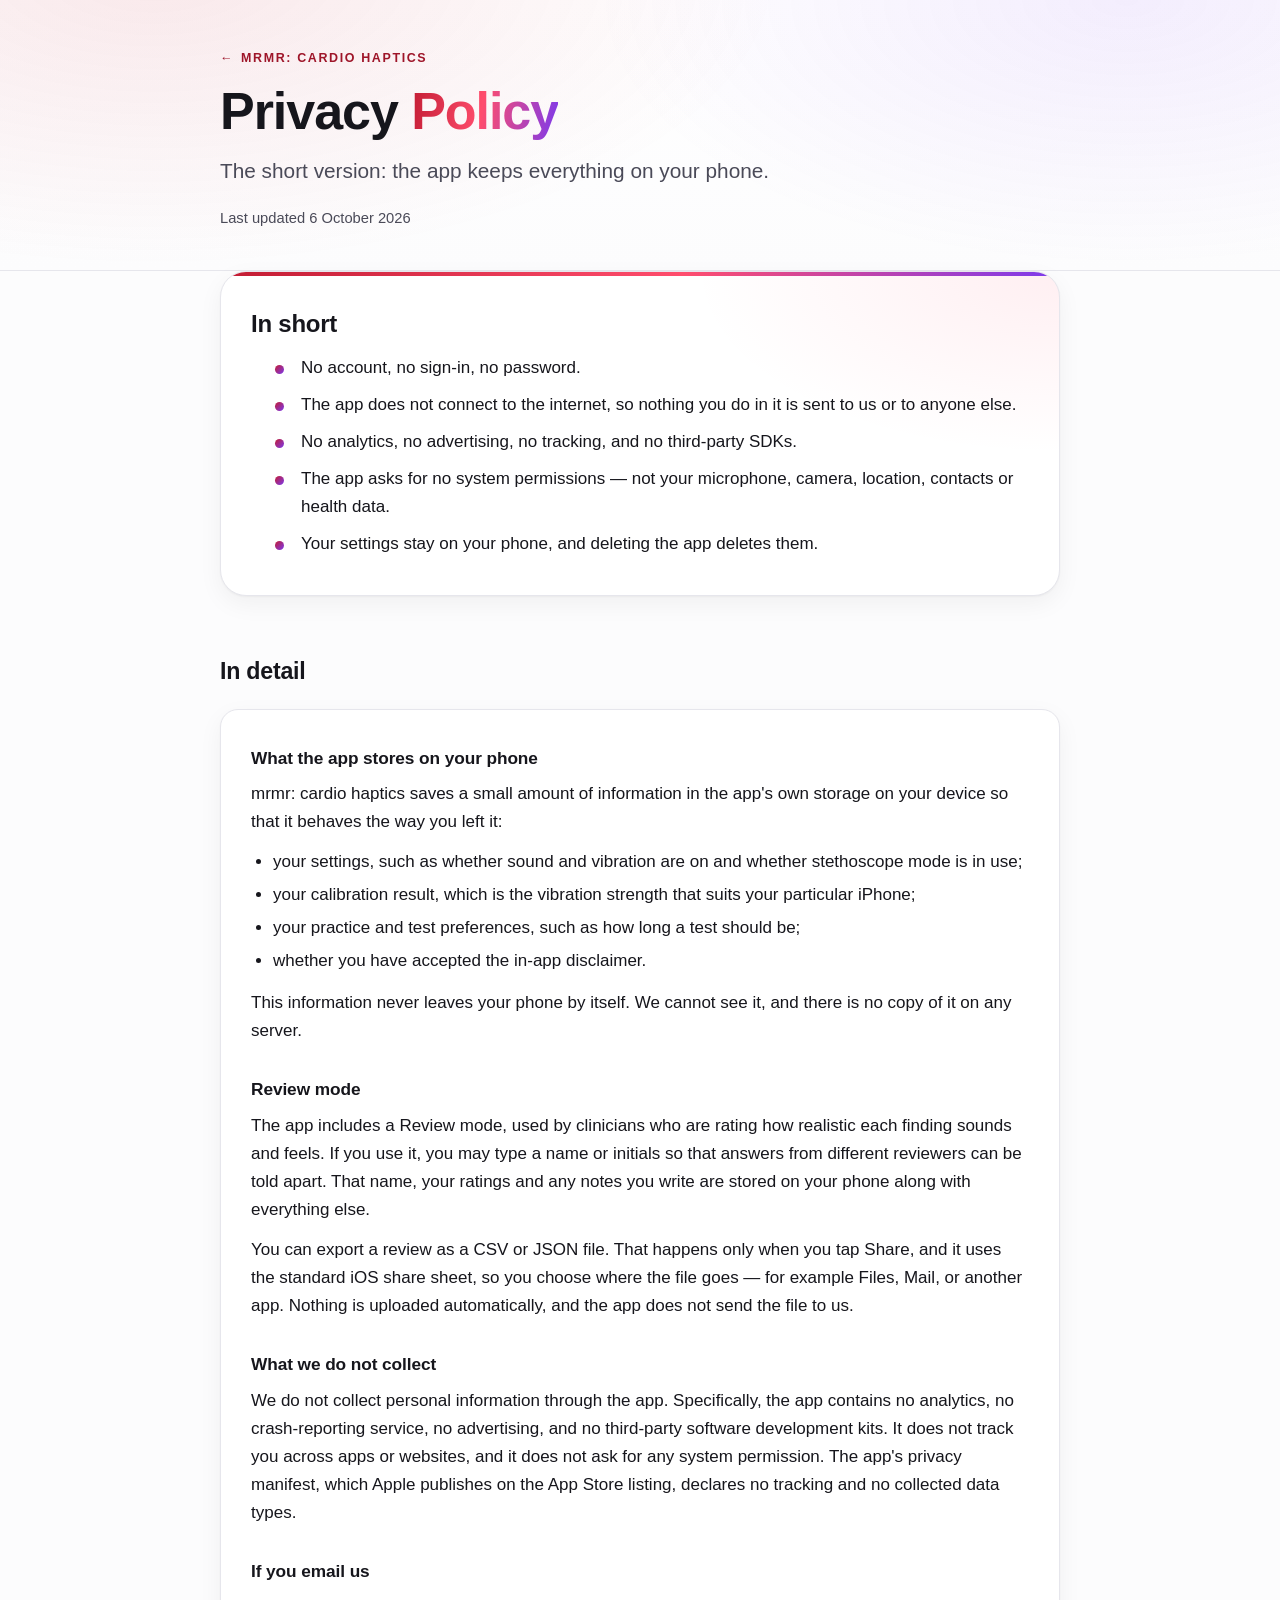
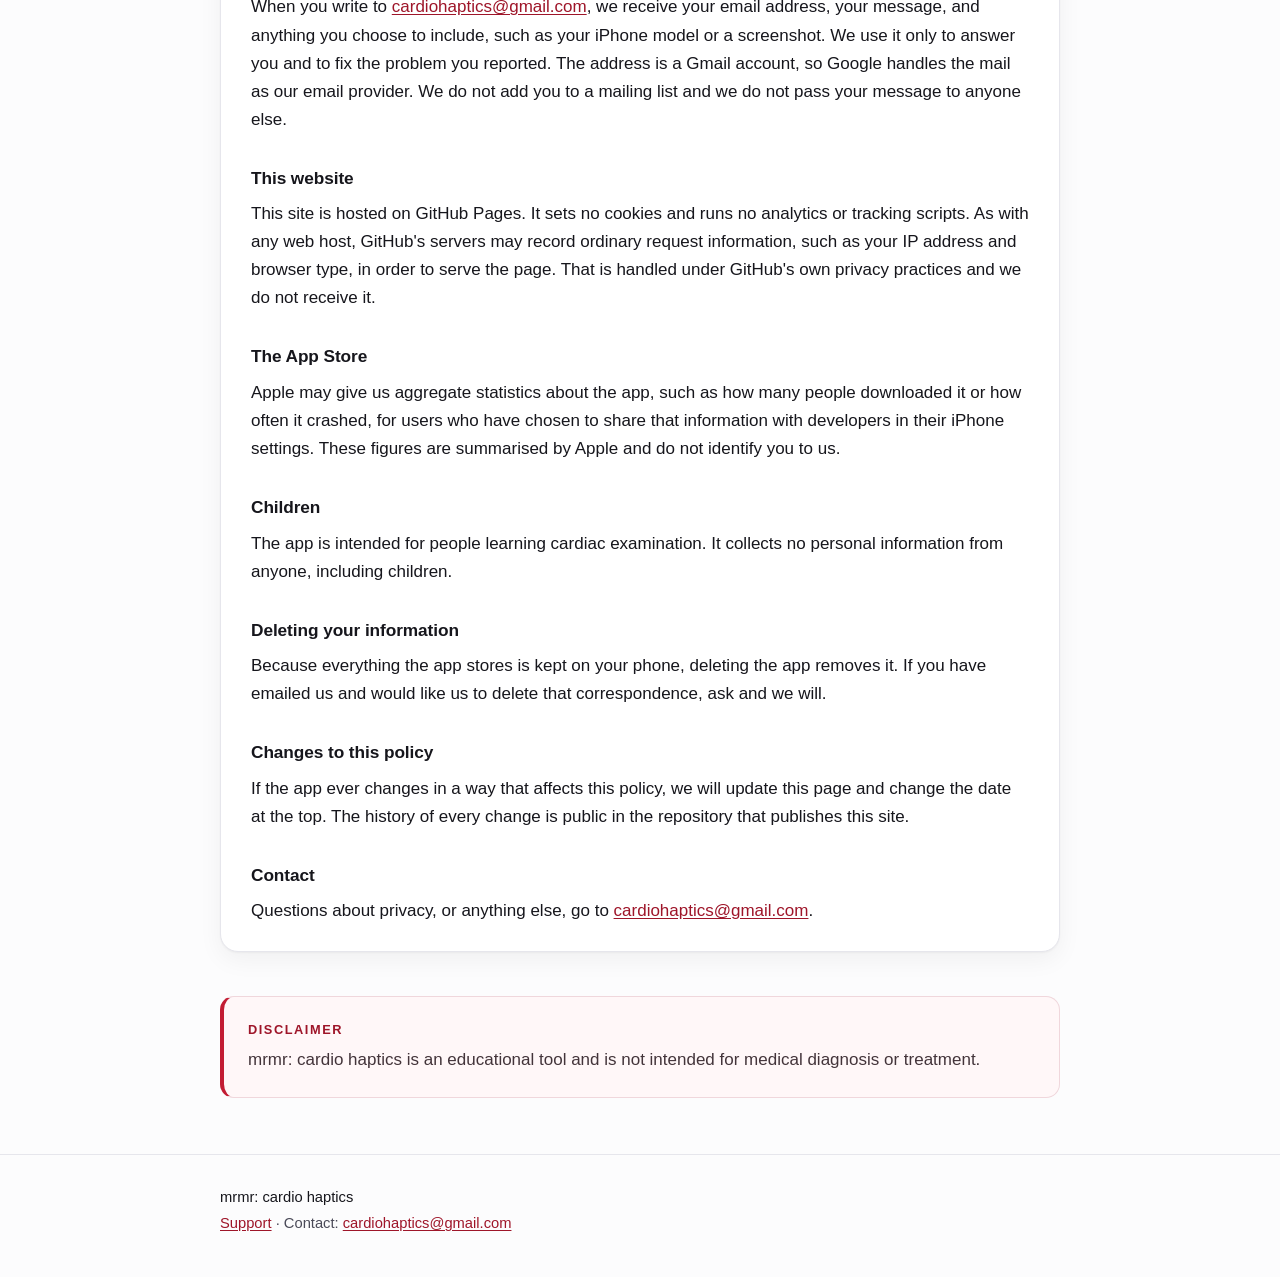
==== privacy.html @ 248c959a "Add privacy policy page Describes the app as actually built: no networking code, no third-party pack" ====
<!doctype html>
<html lang="en">
<head>
<meta charset="utf-8" />
<meta name="viewport" content="width=device-width, initial-scale=1" />
<title>Privacy Policy — mrmr: cardio haptics</title>
<meta name="description" content="Privacy policy for mrmr: cardio haptics. The app has no accounts, no tracking and no analytics, and does not send your data anywhere." />
<meta name="color-scheme" content="light" />
<meta name="theme-color" content="#C21C33" />

<meta property="og:type" content="website" />
<meta property="og:title" content="Privacy Policy — mrmr: cardio haptics" />
<meta property="og:description" content="The app has no accounts, no tracking and no analytics, and does not send your data anywhere." />
<meta property="og:site_name" content="mrmr: cardio haptics" />
<meta name="twitter:card" content="summary" />
<meta name="twitter:title" content="Privacy Policy — mrmr: cardio haptics" />
<meta name="twitter:description" content="The app has no accounts, no tracking and no analytics, and does not send your data anywhere." />

<link rel="icon" href="favicon.svg" type="image/svg+xml" />
<link rel="apple-touch-icon" href="favicon.svg" />
<link rel="stylesheet" href="styles.css" />
</head>
<body>

<a class="skip-link" href="#policy">Skip to the policy</a>

<header class="hero hero-sub">
  <div class="wrap">
    <p class="eyebrow"><a class="back" href="./">mrmr: cardio haptics</a></p>
    <h1>Privacy <span class="grad">Policy</span></h1>
    <p class="lede">The short version: the app keeps everything on your phone.</p>
    <p class="updated small muted">Last updated 6 October 2026</p>
  </div>
</header>

<main class="wrap" id="policy">

  <section class="card card-support" aria-labelledby="short-title">
    <h2 id="short-title">In short</h2>
    <ul class="tick">
      <li>No account, no sign-in, no password.</li>
      <li>The app does not connect to the internet, so nothing you do in it is sent to us or to anyone else.</li>
      <li>No analytics, no advertising, no tracking, and no third-party SDKs.</li>
      <li>The app asks for no system permissions &mdash; not your microphone, camera, location, contacts or health data.</li>
      <li>Your settings stay on your phone, and deleting the app deletes them.</li>
    </ul>
  </section>

  <section aria-labelledby="detail-title">
    <h2 id="detail-title" class="section-title">In detail</h2>

    <div class="prose">

      <h3>What the app stores on your phone</h3>
      <p>
        mrmr: cardio haptics saves a small amount of information in the app's own storage on
        your device so that it behaves the way you left it:
      </p>
      <ul>
        <li>your settings, such as whether sound and vibration are on and whether stethoscope mode is in use;</li>
        <li>your calibration result, which is the vibration strength that suits your particular iPhone;</li>
        <li>your practice and test preferences, such as how long a test should be;</li>
        <li>whether you have accepted the in-app disclaimer.</li>
      </ul>
      <p>
        This information never leaves your phone by itself. We cannot see it, and there is no
        copy of it on any server.
      </p>

      <h3>Review mode</h3>
      <p>
        The app includes a Review mode, used by clinicians who are rating how realistic each
        finding sounds and feels. If you use it, you may type a name or initials so that answers
        from different reviewers can be told apart. That name, your ratings and any notes you
        write are stored on your phone along with everything else.
      </p>
      <p>
        You can export a review as a CSV or JSON file. That happens only when you tap Share, and
        it uses the standard iOS share sheet, so you choose where the file goes &mdash; for example
        Files, Mail, or another app. Nothing is uploaded automatically, and the app does not send
        the file to us.
      </p>

      <h3>What we do not collect</h3>
      <p>
        We do not collect personal information through the app. Specifically, the app contains no
        analytics, no crash-reporting service, no advertising, and no third-party software
        development kits. It does not track you across apps or websites, and it does not ask for
        any system permission. The app's privacy manifest, which Apple publishes on the App Store
        listing, declares no tracking and no collected data types.
      </p>

      <h3>If you email us</h3>
      <p>
        When you write to <a href="mailto:cardiohaptics@gmail.com">cardiohaptics@gmail.com</a>, we
        receive your email address, your message, and anything you choose to include, such as your
        iPhone model or a screenshot. We use it only to answer you and to fix the problem you
        reported. The address is a Gmail account, so Google handles the mail as our email provider.
        We do not add you to a mailing list and we do not pass your message to anyone else.
      </p>

      <h3>This website</h3>
      <p>
        This site is hosted on GitHub Pages. It sets no cookies and runs no analytics or tracking
        scripts. As with any web host, GitHub's servers may record ordinary request information,
        such as your IP address and browser type, in order to serve the page. That is handled under
        GitHub's own privacy practices and we do not receive it.
      </p>

      <h3>The App Store</h3>
      <p>
        Apple may give us aggregate statistics about the app, such as how many people downloaded it
        or how often it crashed, for users who have chosen to share that information with
        developers in their iPhone settings. These figures are summarised by Apple and do not
        identify you to us.
      </p>

      <h3>Children</h3>
      <p>
        The app is intended for people learning cardiac examination. It collects no personal
        information from anyone, including children.
      </p>

      <h3>Deleting your information</h3>
      <p>
        Because everything the app stores is kept on your phone, deleting the app removes it. If
        you have emailed us and would like us to delete that correspondence, ask and we will.
      </p>

      <h3>Changes to this policy</h3>
      <p>
        If the app ever changes in a way that affects this policy, we will update this page and
        change the date at the top. The history of every change is public in the repository that
        publishes this site.
      </p>

      <h3>Contact</h3>
      <p>
        Questions about privacy, or anything else, go to
        <a href="mailto:cardiohaptics@gmail.com">cardiohaptics@gmail.com</a>.
      </p>

    </div>
  </section>

  <aside class="disclaimer" role="note">
    <h2>Disclaimer</h2>
    <p>
      mrmr: cardio haptics is an educational tool and is not intended for medical diagnosis
      or treatment.
    </p>
  </aside>

</main>

<footer class="footer">
  <div class="wrap">
    <p class="small">mrmr: cardio haptics</p>
    <p class="small muted">
      <a href="./">Support</a> &middot;
      Contact: <a href="mailto:cardiohaptics@gmail.com">cardiohaptics@gmail.com</a>
    </p>
  </div>
</footer>

</body>
</html>
---- styles.css ----
/* mrmr: cardio haptics — support site */

:root {
  --crimson: #C21C33;
  --crimson-deep: #9E1529;
  --rose: #FF4D6D;
  --violet: #7C3AED;

  --bg: #FCFCFD;
  --surface: #FFFFFF;
  --ink: #16161C;
  --ink-soft: #4A4A58;
  --line: #E6E6EC;

  --radius: 18px;
  --radius-lg: 26px;
  --shadow: 0 1px 2px rgba(22, 22, 28, .04), 0 8px 24px rgba(22, 22, 28, .05);
  --maxw: 880px;
}

* { box-sizing: border-box; }

html { -webkit-text-size-adjust: 100%; }

body {
  margin: 0;
  background: var(--bg);
  color: var(--ink);
  font-family: -apple-system, BlinkMacSystemFont, "Segoe UI", Inter, Roboto,
               "Helvetica Neue", Arial, sans-serif;
  font-size: 17px;
  line-height: 1.65;
  -webkit-font-smoothing: antialiased;
}

.wrap {
  max-width: var(--maxw);
  margin: 0 auto;
  padding: 0 20px;
}

/* ---------- links ---------- */

a { color: var(--crimson-deep); text-decoration: underline; text-underline-offset: 2px; }
a:hover { color: var(--crimson); }
a:focus-visible,
.btn:focus-visible {
  outline: 3px solid var(--violet);
  outline-offset: 3px;
  border-radius: 6px;
}

.skip-link {
  position: absolute;
  left: -9999px;
  top: 0;
  background: var(--surface);
  padding: 10px 16px;
  border-radius: 0 0 12px 0;
  z-index: 10;
}
.skip-link:focus { left: 0; }

/* ---------- hero ---------- */

.hero {
  position: relative;
  padding: 72px 0 52px;
  border-bottom: 1px solid var(--line);
  background:
    radial-gradient(900px 420px at 12% -10%, rgba(194, 28, 51, .10), transparent 70%),
    radial-gradient(760px 380px at 88% 0%, rgba(124, 58, 237, .09), transparent 70%),
    linear-gradient(180deg, #FFFFFF 0%, var(--bg) 100%);
}

.eyebrow {
  margin: 0 0 14px;
  font-size: .78rem;
  font-weight: 600;
  letter-spacing: .13em;
  text-transform: uppercase;
  color: var(--crimson-deep);
}

h1 {
  margin: 0;
  font-size: clamp(2.1rem, 6vw, 3.25rem);
  line-height: 1.1;
  letter-spacing: -.02em;
  font-weight: 700;
}

.grad {
  background: linear-gradient(100deg, var(--crimson) 0%, var(--rose) 48%, var(--violet) 100%);
  -webkit-background-clip: text;
  background-clip: text;
  color: transparent;
}

.lede {
  margin: 18px 0 0;
  max-width: 34em;
  font-size: clamp(1.05rem, 2.4vw, 1.3rem);
  color: var(--ink-soft);
}

.hero-actions {
  display: flex;
  flex-wrap: wrap;
  gap: 12px;
  margin: 30px 0 0;
}

.btn {
  display: inline-block;
  padding: 13px 24px;
  border-radius: 999px;
  font-weight: 600;
  font-size: 1rem;
  text-decoration: none;
  border: 1px solid transparent;
}

.btn-primary {
  color: #fff;
  background: linear-gradient(100deg, var(--crimson) 0%, var(--crimson-deep) 100%);
  box-shadow: 0 6px 18px rgba(194, 28, 51, .22);
}
.btn-primary:hover { color: #fff; background: var(--crimson-deep); }

.btn-ghost {
  color: var(--ink);
  background: var(--surface);
  border-color: var(--line);
}
.btn-ghost:hover { color: var(--ink); border-color: #D2D2DC; }

/* ---------- sections ---------- */

main { padding: 44px 0 8px; }

h2 { letter-spacing: -.01em; }

.section-title {
  margin: 56px 0 18px;
  font-size: 1.45rem;
}

.card {
  background: var(--surface);
  border: 1px solid var(--line);
  border-radius: var(--radius);
  padding: 26px 26px 22px;
  box-shadow: var(--shadow);
}

.card h2 { margin: 0 0 10px; font-size: 1.5rem; }
.card h3 { margin: 0 0 10px; font-size: 1.1rem; letter-spacing: -.005em; }
.card p:last-child, .card ul:last-child { margin-bottom: 0; }

.card-support {
  border-radius: var(--radius-lg);
  padding: 32px 30px 28px;
  position: relative;
  overflow: hidden;
  background:
    radial-gradient(520px 260px at 100% 0%, rgba(255, 77, 109, .09), transparent 70%),
    var(--surface);
}
.card-support::before {
  content: "";
  position: absolute;
  inset: 0 0 auto 0;
  height: 4px;
  background: linear-gradient(90deg, var(--crimson), var(--rose) 55%, var(--violet));
}

.contact { margin: 20px 0 14px; }

.mail {
  display: inline-block;
  font-size: clamp(1.1rem, 3.4vw, 1.4rem);
  font-weight: 650;
  word-break: break-word;
}

.faq-grid { display: grid; gap: 18px; }

.card ul { margin: 10px 0 14px; padding-left: 22px; }
.card li { margin: 4px 0; }

.muted { color: var(--ink-soft); }
.small { font-size: .92rem; }

/* ---------- disclaimer ---------- */

.disclaimer {
  margin: 44px 0 8px;
  padding: 22px 24px;
  border: 1px solid #F0D7DC;
  border-left: 4px solid var(--crimson);
  border-radius: 14px;
  background: #FFF7F8;
}
.disclaimer h2 {
  margin: 0 0 6px;
  font-size: .8rem;
  font-weight: 700;
  letter-spacing: .12em;
  text-transform: uppercase;
  color: var(--crimson-deep);
}
.disclaimer p { margin: 0; color: #43343A; }

/* ---------- footer ---------- */

.footer {
  margin-top: 56px;
  padding: 28px 0 40px;
  border-top: 1px solid var(--line);
}
.footer p { margin: 2px 0; }

@media (min-width: 720px) {
  .faq-grid { grid-template-columns: 1fr 1fr; align-items: start; }
}

/* ---------- secondary page (privacy) ---------- */

.hero-sub { padding: 48px 0 40px; }
.hero-sub .lede { margin-top: 14px; }

.back { color: var(--crimson-deep); text-decoration: none; }
.back:hover { text-decoration: underline; }
.back::before { content: "\2190"; margin-right: 7px; }

.updated { margin: 18px 0 0; }

.tick { list-style: none; margin: 14px 0 0; padding: 0; }
.tick li { position: relative; padding-left: 28px; margin: 9px 0; }
.tick li::before {
  content: "";
  position: absolute;
  left: 2px;
  top: .62em;
  width: 9px;
  height: 9px;
  border-radius: 50%;
  background: linear-gradient(135deg, var(--crimson), var(--violet));
}

.prose {
  background: var(--surface);
  border: 1px solid var(--line);
  border-radius: var(--radius);
  padding: 8px 30px 26px;
  box-shadow: var(--shadow);
}
.prose h3 {
  margin: 30px 0 8px;
  font-size: 1.08rem;
  letter-spacing: -.005em;
}
.prose h3:first-child { margin-top: 26px; }
.prose p { margin: 0 0 12px; }
.prose ul { margin: 0 0 14px; padding-left: 22px; }
.prose li { margin: 5px 0; }
.prose > :last-child { margin-bottom: 0; }

@media (max-width: 520px) {
  .prose { padding: 6px 20px 20px; }
}
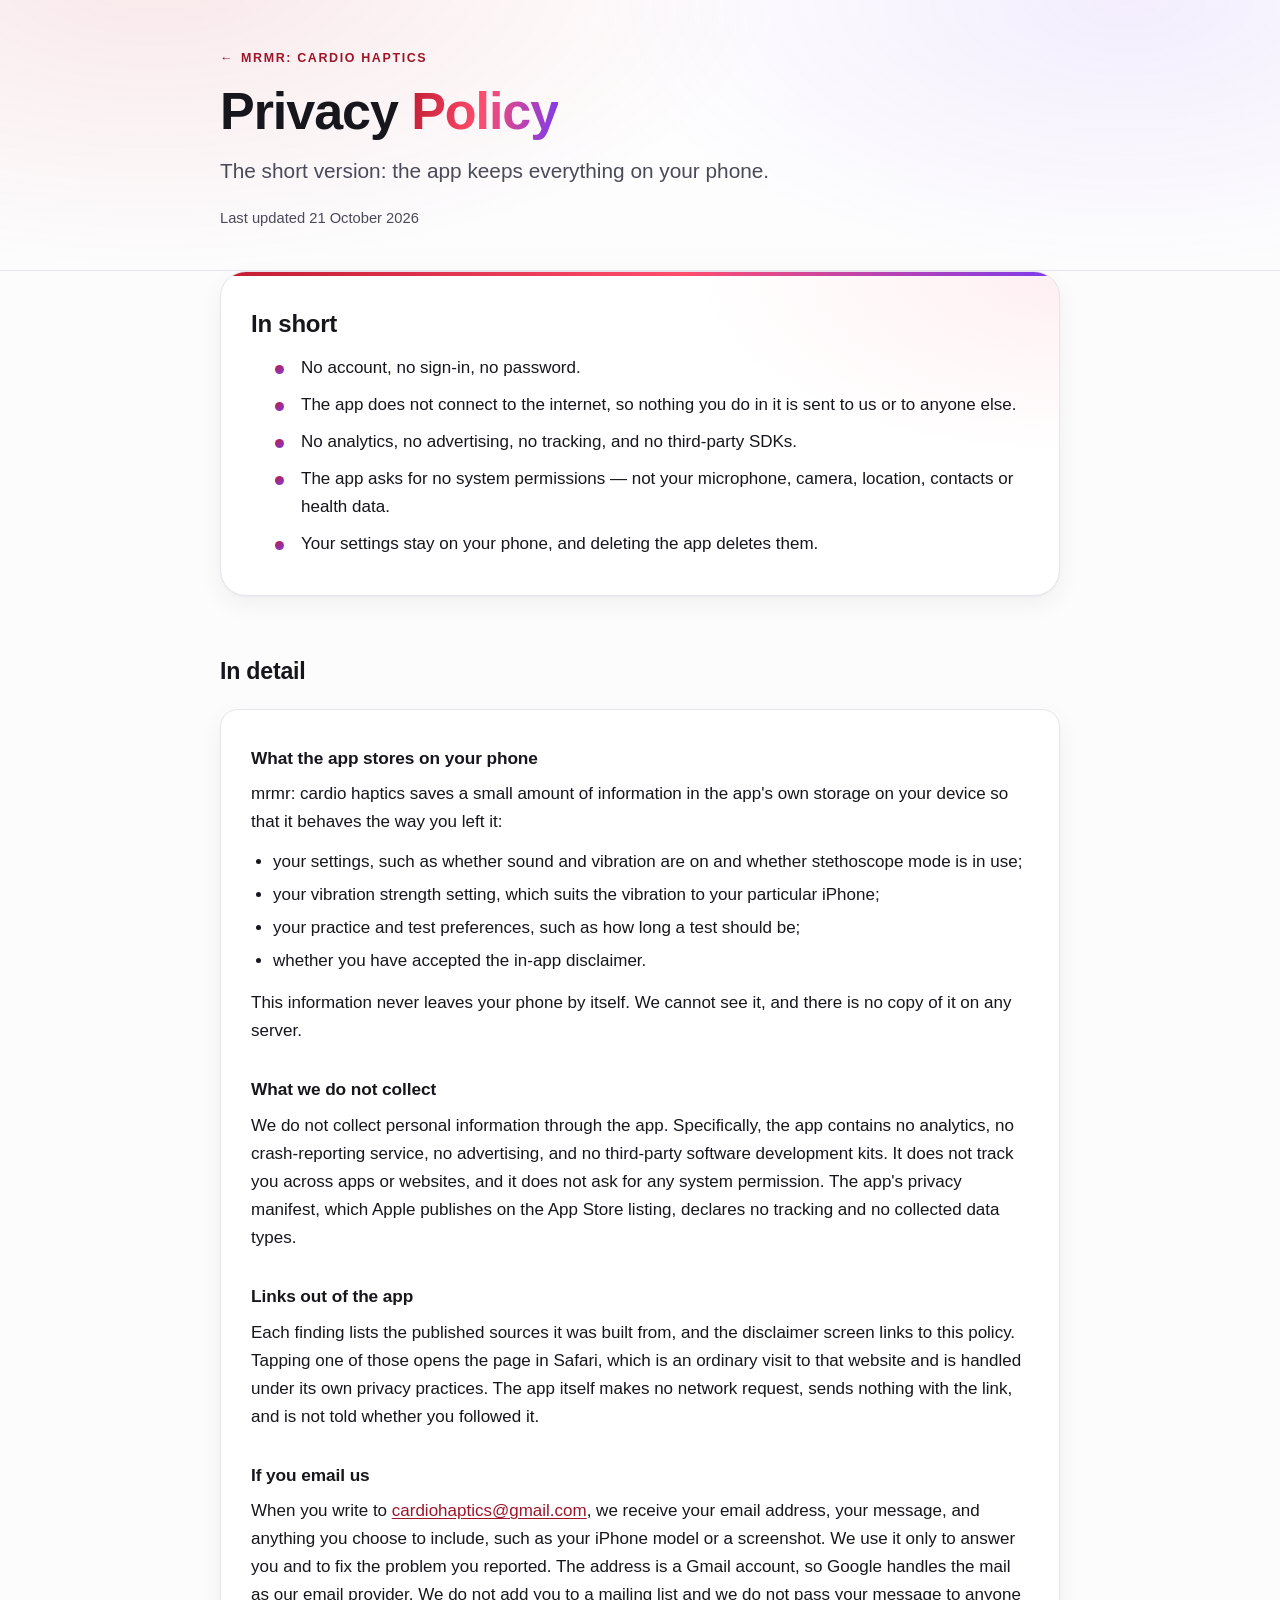
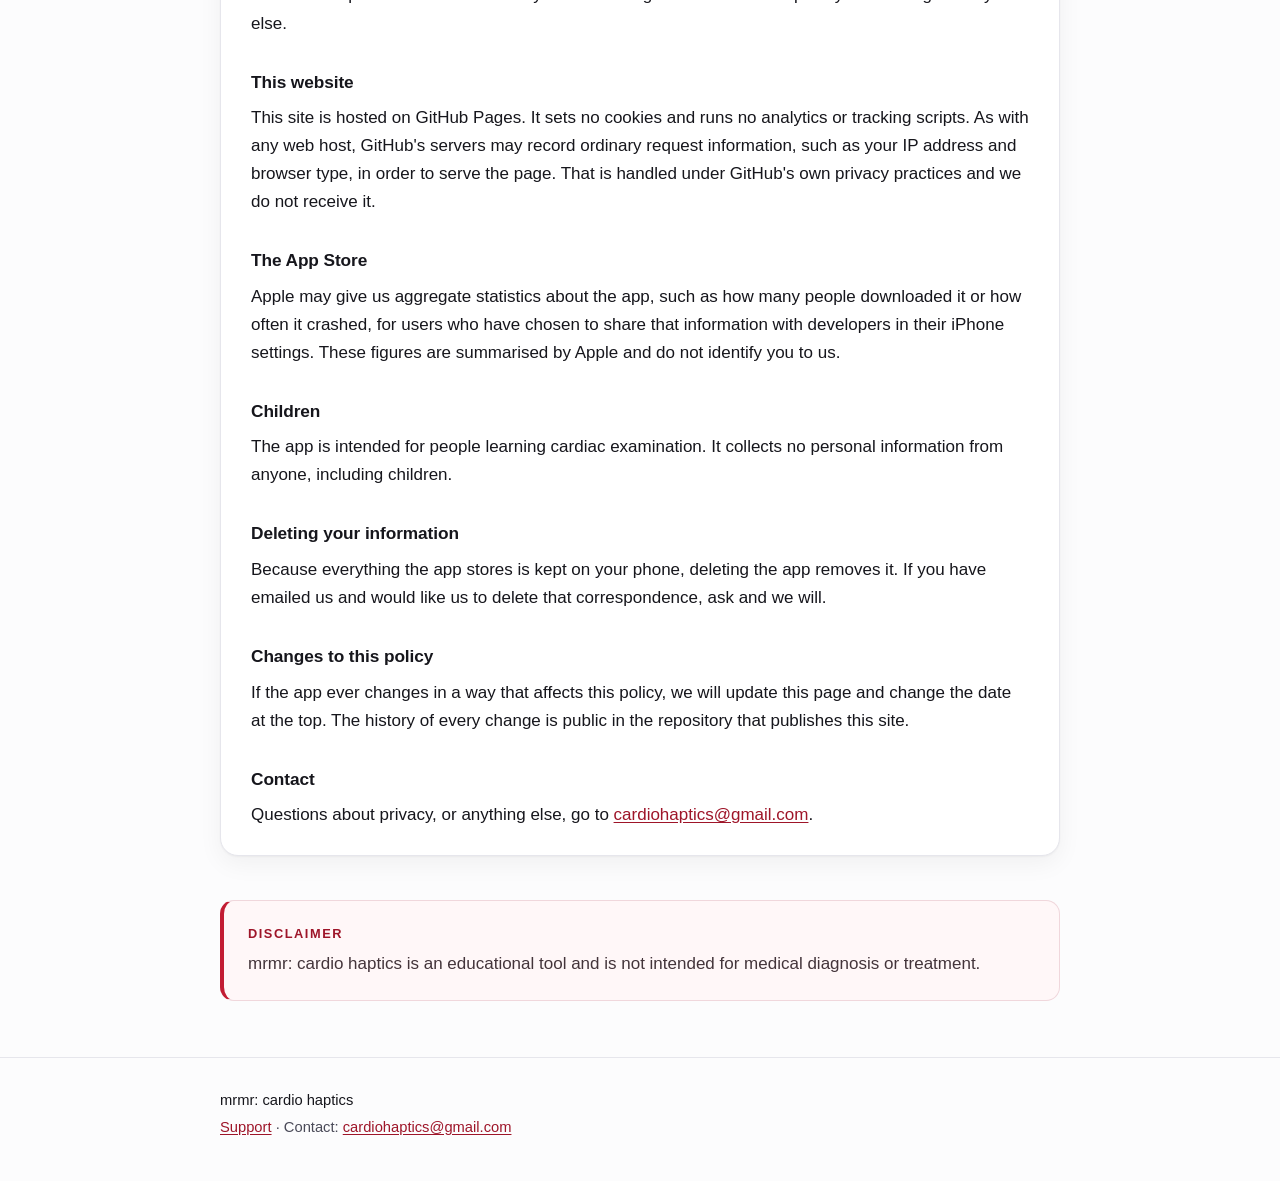
==== commit 138288a9: "Describe the app that is actually shipping The policy documented a Review mode -- clinician ratings," ====
--- a/privacy.html
+++ b/privacy.html
@@ -29,7 +29,7 @@
     <p class="eyebrow"><a class="back" href="./">mrmr: cardio haptics</a></p>
     <h1>Privacy <span class="grad">Policy</span></h1>
     <p class="lede">The short version: the app keeps everything on your phone.</p>
-    <p class="updated small muted">Last updated 6 October 2026</p>
+    <p class="updated small muted">Last updated 21 October 2026</p>
   </div>
 </header>
 
@@ -58,27 +58,13 @@
       </p>
       <ul>
         <li>your settings, such as whether sound and vibration are on and whether stethoscope mode is in use;</li>
-        <li>your calibration result, which is the vibration strength that suits your particular iPhone;</li>
+        <li>your vibration strength setting, which suits the vibration to your particular iPhone;</li>
         <li>your practice and test preferences, such as how long a test should be;</li>
         <li>whether you have accepted the in-app disclaimer.</li>
       </ul>
       <p>
         This information never leaves your phone by itself. We cannot see it, and there is no
         copy of it on any server.
-      </p>
-
-      <h3>Review mode</h3>
-      <p>
-        The app includes a Review mode, used by clinicians who are rating how realistic each
-        finding sounds and feels. If you use it, you may type a name or initials so that answers
-        from different reviewers can be told apart. That name, your ratings and any notes you
-        write are stored on your phone along with everything else.
-      </p>
-      <p>
-        You can export a review as a CSV or JSON file. That happens only when you tap Share, and
-        it uses the standard iOS share sheet, so you choose where the file goes &mdash; for example
-        Files, Mail, or another app. Nothing is uploaded automatically, and the app does not send
-        the file to us.
       </p>
 
       <h3>What we do not collect</h3>
@@ -88,6 +74,14 @@
         development kits. It does not track you across apps or websites, and it does not ask for
         any system permission. The app's privacy manifest, which Apple publishes on the App Store
         listing, declares no tracking and no collected data types.
+      </p>
+
+      <h3>Links out of the app</h3>
+      <p>
+        Each finding lists the published sources it was built from, and the disclaimer screen links
+        to this policy. Tapping one of those opens the page in Safari, which is an ordinary visit to
+        that website and is handled under its own privacy practices. The app itself makes no network
+        request, sends nothing with the link, and is not told whether you followed it.
       </p>
 
       <h3>If you email us</h3>
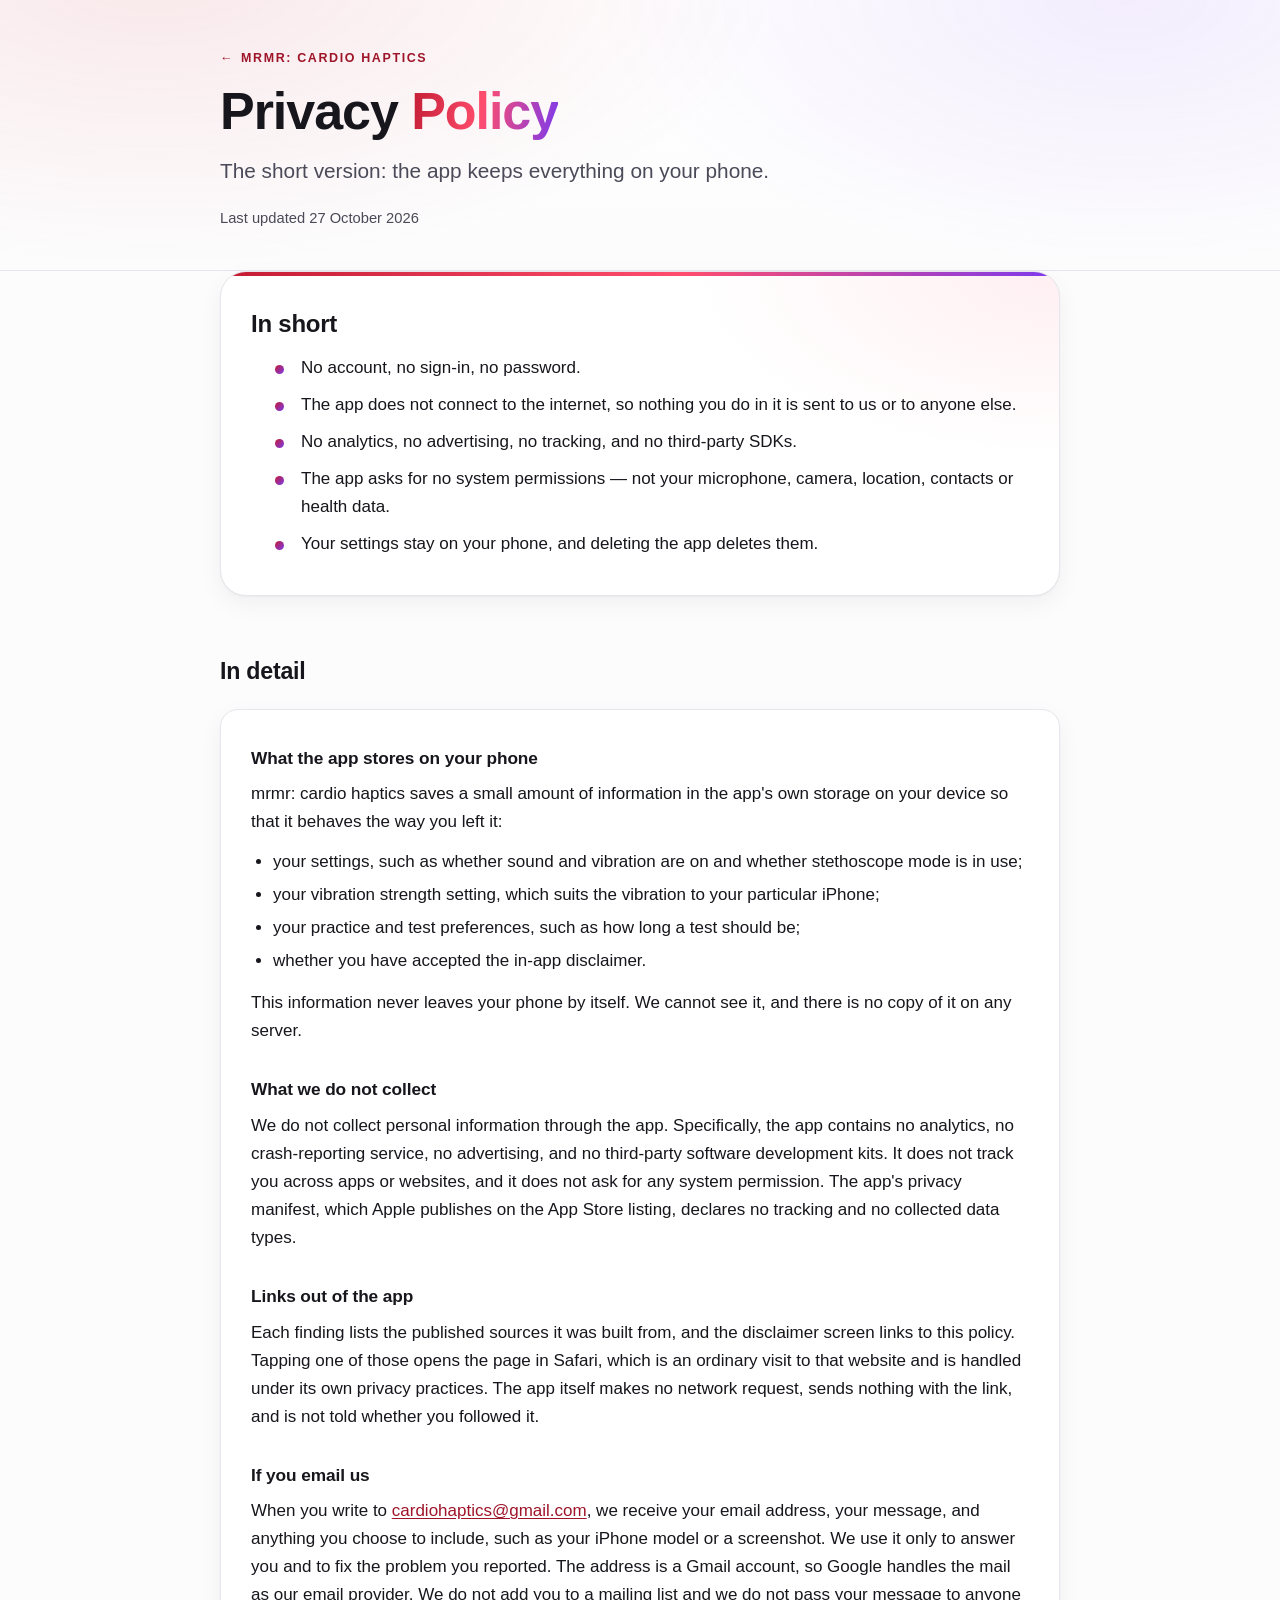
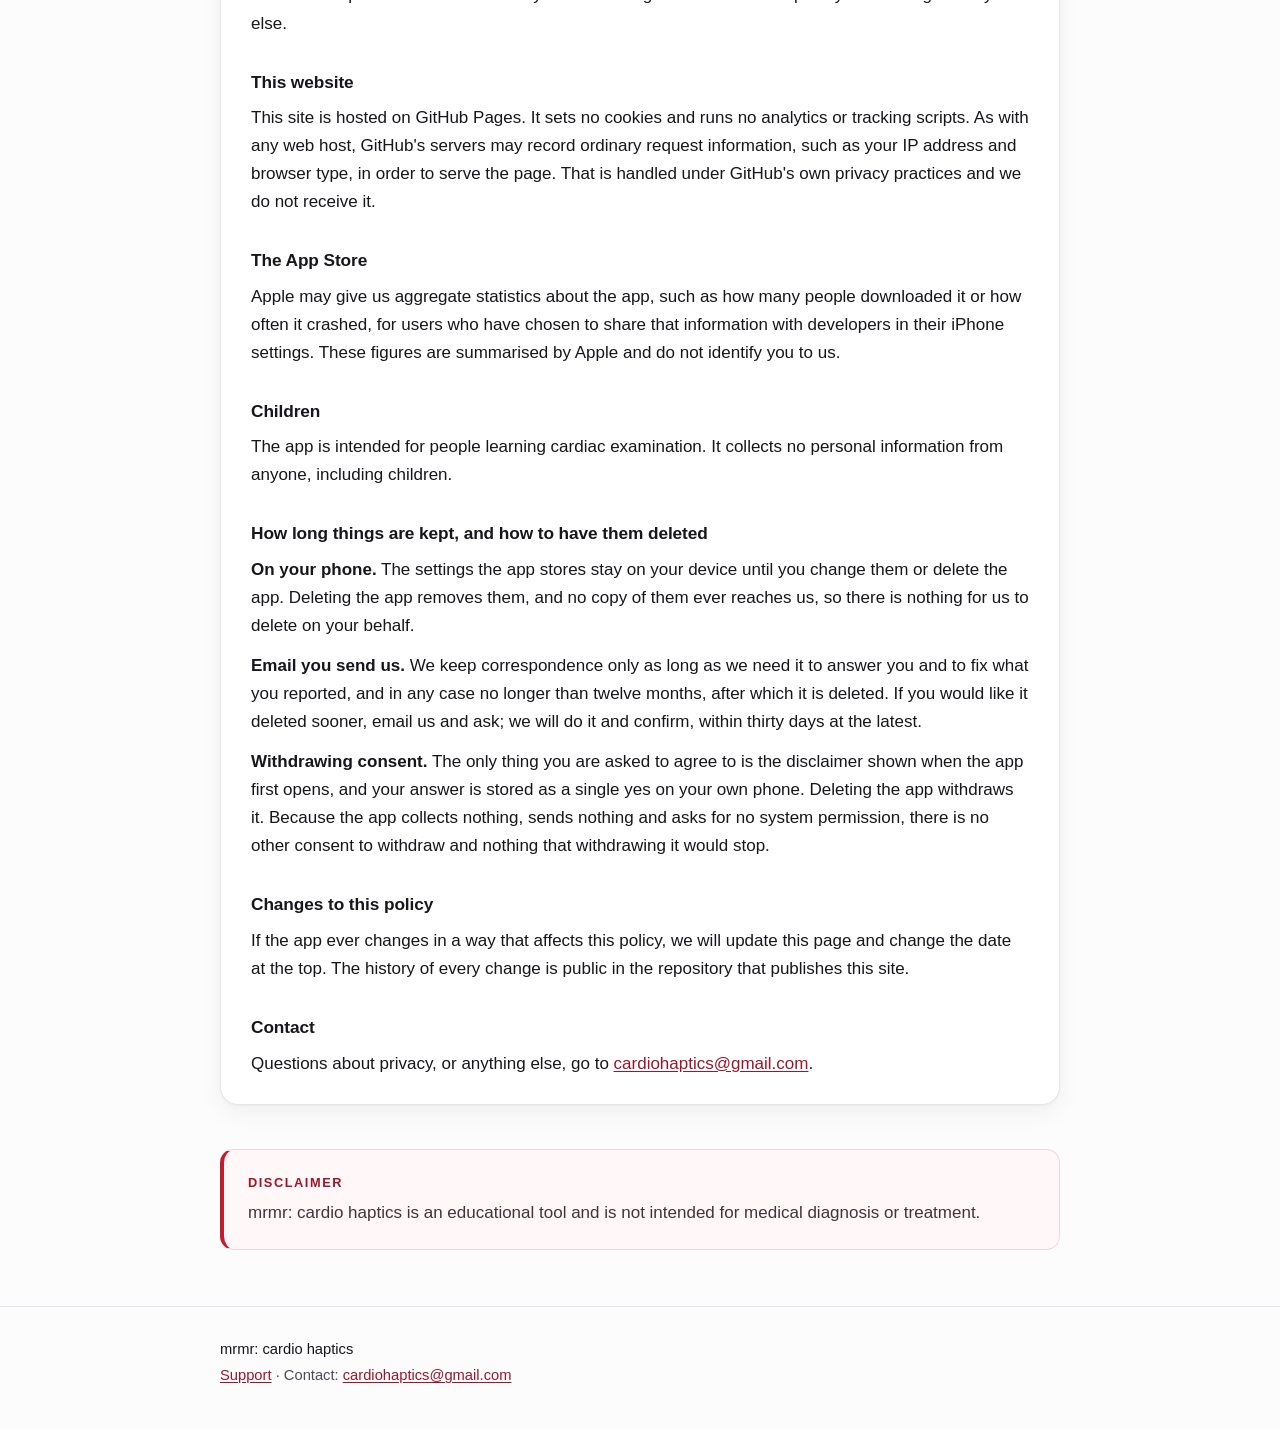
==== commit e23ec4ec: "Say how long things are kept and how to withdraw consent Guideline 5.1.1(i) asks a privacy policy to" ====
--- a/privacy.html
+++ b/privacy.html
@@ -29,7 +29,7 @@
     <p class="eyebrow"><a class="back" href="./">mrmr: cardio haptics</a></p>
     <h1>Privacy <span class="grad">Policy</span></h1>
     <p class="lede">The short version: the app keeps everything on your phone.</p>
-    <p class="updated small muted">Last updated 21 October 2026</p>
+    <p class="updated small muted">Last updated 27 October 2026</p>
   </div>
 </header>
 
@@ -115,10 +115,24 @@
         information from anyone, including children.
       </p>
 
-      <h3>Deleting your information</h3>
+      <h3>How long things are kept, and how to have them deleted</h3>
       <p>
-        Because everything the app stores is kept on your phone, deleting the app removes it. If
-        you have emailed us and would like us to delete that correspondence, ask and we will.
+        <strong>On your phone.</strong> The settings the app stores stay on your device until you
+        change them or delete the app. Deleting the app removes them, and no copy of them ever
+        reaches us, so there is nothing for us to delete on your behalf.
+      </p>
+      <p>
+        <strong>Email you send us.</strong> We keep correspondence only as long as we need it to
+        answer you and to fix what you reported, and in any case no longer than twelve months,
+        after which it is deleted. If you would like it deleted sooner, email us and ask; we will
+        do it and confirm, within thirty days at the latest.
+      </p>
+      <p>
+        <strong>Withdrawing consent.</strong> The only thing you are asked to agree to is the
+        disclaimer shown when the app first opens, and your answer is stored as a single yes on
+        your own phone. Deleting the app withdraws it. Because the app collects nothing, sends
+        nothing and asks for no system permission, there is no other consent to withdraw and
+        nothing that withdrawing it would stop.
       </p>
 
       <h3>Changes to this policy</h3>
